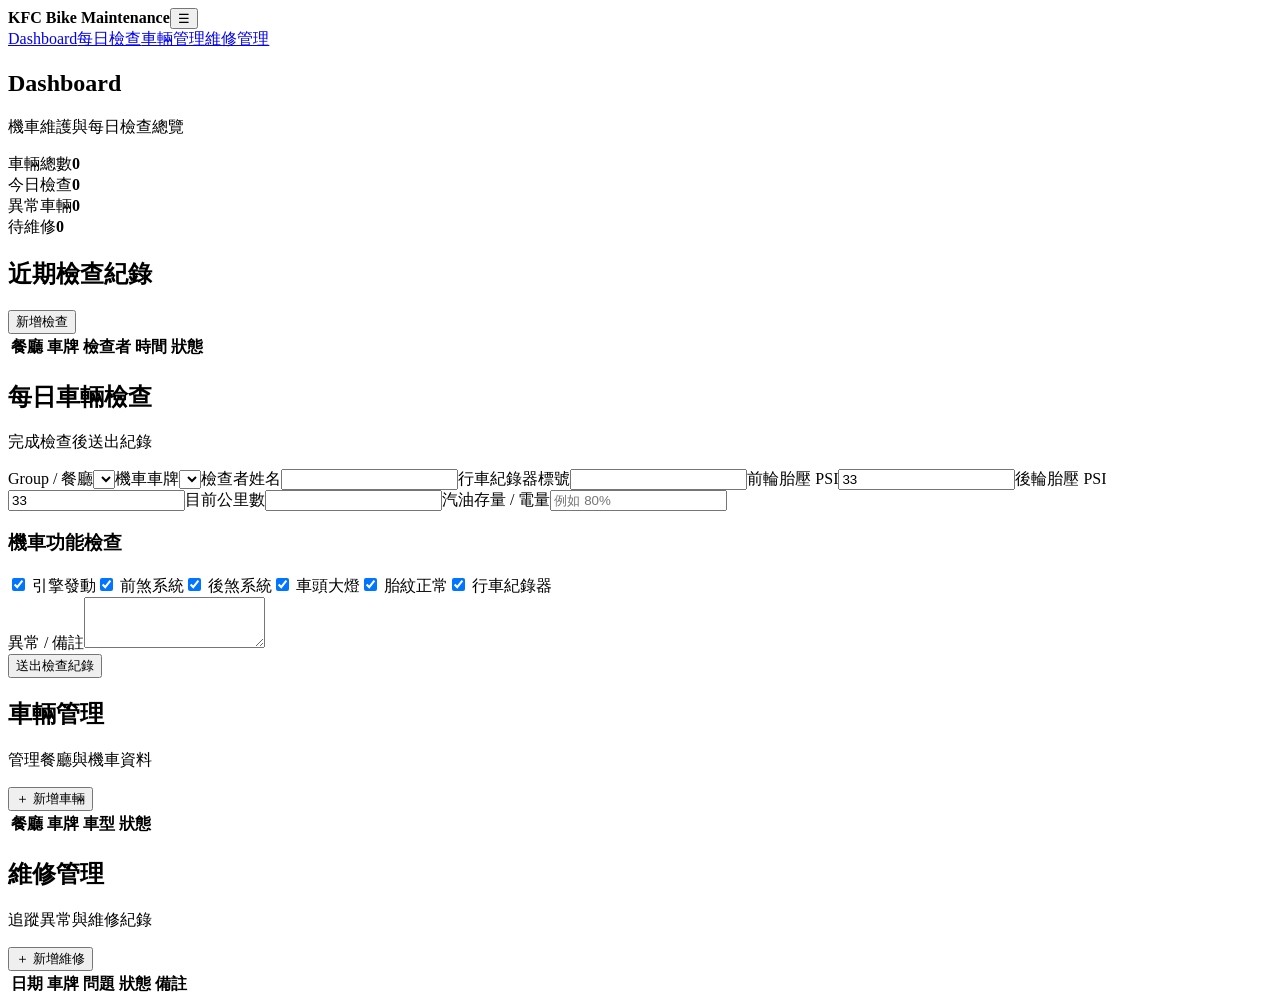
==== index.html @ a1bc57ce "Add files via upload" ====
<!doctype html><html lang="zh-Hant"><head><meta charset="utf-8"><meta name="viewport" content="width=device-width,initial-scale=1"><title>KFC Bike Maintenance</title><link rel="stylesheet" href="assets/style.css"></head><body>
<header><b>KFC <span>Bike Maintenance</span></b><button onclick="toggleNav()">☰</button></header><aside id="nav"><a href="#dashboard">Dashboard</a><a href="#inspection">每日檢查</a><a href="#bikes">車輛管理</a><a href="#maintenance">維修管理</a></aside><main>
<section id="dashboard"><h1>Dashboard</h1><p class="sub">機車維護與每日檢查總覽</p><div class="cards"><div class="card">車輛總數<strong id="sBikes">0</strong></div><div class="card">今日檢查<strong id="sChecks">0</strong></div><div class="card">異常車輛<strong id="sIssues">0</strong></div><div class="card">待維修<strong id="sRepair">0</strong></div></div><div class="panel"><div class="ph"><h2>近期檢查紀錄</h2><button onclick="location.hash='inspection'">新增檢查</button></div><div class="scroll"><table><thead><tr><th>餐廳</th><th>車牌</th><th>檢查者</th><th>時間</th><th>狀態</th></tr></thead><tbody id="recent"></tbody></table></div></div></section>
<section id="inspection" class="hide"><h1>每日車輛檢查</h1><p class="sub">完成檢查後送出紀錄</p><form id="checkForm" class="panel grid"><label>Group / 餐廳<select id="restaurant" required></select></label><label>機車車牌<select id="plate" required></select></label><label>檢查者姓名<input id="inspector" required></label><label>行車紀錄器標號<input id="dashcam"></label><label>前輪胎壓 PSI<input id="frontPsi" type="number" value="33"></label><label>後輪胎壓 PSI<input id="rearPsi" type="number" value="33"></label><label>目前公里數<input id="mileage" type="number" min="0"></label><label>汽油存量 / 電量<input id="energy" placeholder="例如 80%"></label><div class="full checks"><h3>機車功能檢查</h3><label><input type="checkbox" id="engine" checked> 引擎發動</label><label><input type="checkbox" id="frontBrake" checked> 前煞系統</label><label><input type="checkbox" id="rearBrake" checked> 後煞系統</label><label><input type="checkbox" id="light" checked> 車頭大燈</label><label><input type="checkbox" id="tire" checked> 胎紋正常</label><label><input type="checkbox" id="camera" checked> 行車紀錄器</label></div><label class="full">異常 / 備註<textarea id="note" rows="3"></textarea></label><div class="full"><button type="submit">送出檢查紀錄</button></div></form></section>
<section id="bikes" class="hide"><div class="title"><div><h1>車輛管理</h1><p class="sub">管理餐廳與機車資料</p></div><button onclick="bikeDialog.showModal()">＋ 新增車輛</button></div><div class="panel scroll"><table><thead><tr><th>餐廳</th><th>車牌</th><th>車型</th><th>狀態</th><th></th></tr></thead><tbody id="bikeRows"></tbody></table></div></section>
<section id="maintenance" class="hide"><div class="title"><div><h1>維修管理</h1><p class="sub">追蹤異常與維修紀錄</p></div><button onclick="repairDialog.showModal();fillRepairPlates()">＋ 新增維修</button></div><div class="panel scroll"><table><thead><tr><th>日期</th><th>車牌</th><th>問題</th><th>狀態</th><th>備註</th></tr></thead><tbody id="repairRows"></tbody></table></div></section></main>
<dialog id="bikeDialog"><form method="dialog" id="bikeForm"><h2>新增車輛</h2><label>餐廳<input id="newRestaurant" required></label><label>車牌<input id="newPlate" required></label><label>車型<input id="newModel"></label><div class="actions"><button value="cancel" class="light">取消</button><button value="default" onclick="addBike(event)">儲存</button></div></form></dialog>
<dialog id="repairDialog"><form method="dialog" id="repairForm"><h2>新增維修</h2><label>日期<input id="repairDate" type="date"></label><label>車牌<select id="repairPlate"></select></label><label>問題<input id="repairIssue" required></label><label>狀態<select id="repairStatus"><option>待維修</option><option>維修中</option><option>已完成</option></select></label><label>備註<input id="repairNote"></label><div class="actions"><button value="cancel" class="light">取消</button><button value="default" onclick="addRepair(event)">儲存</button></div></form></dialog><script src="assets/app.js"></script></body></html>
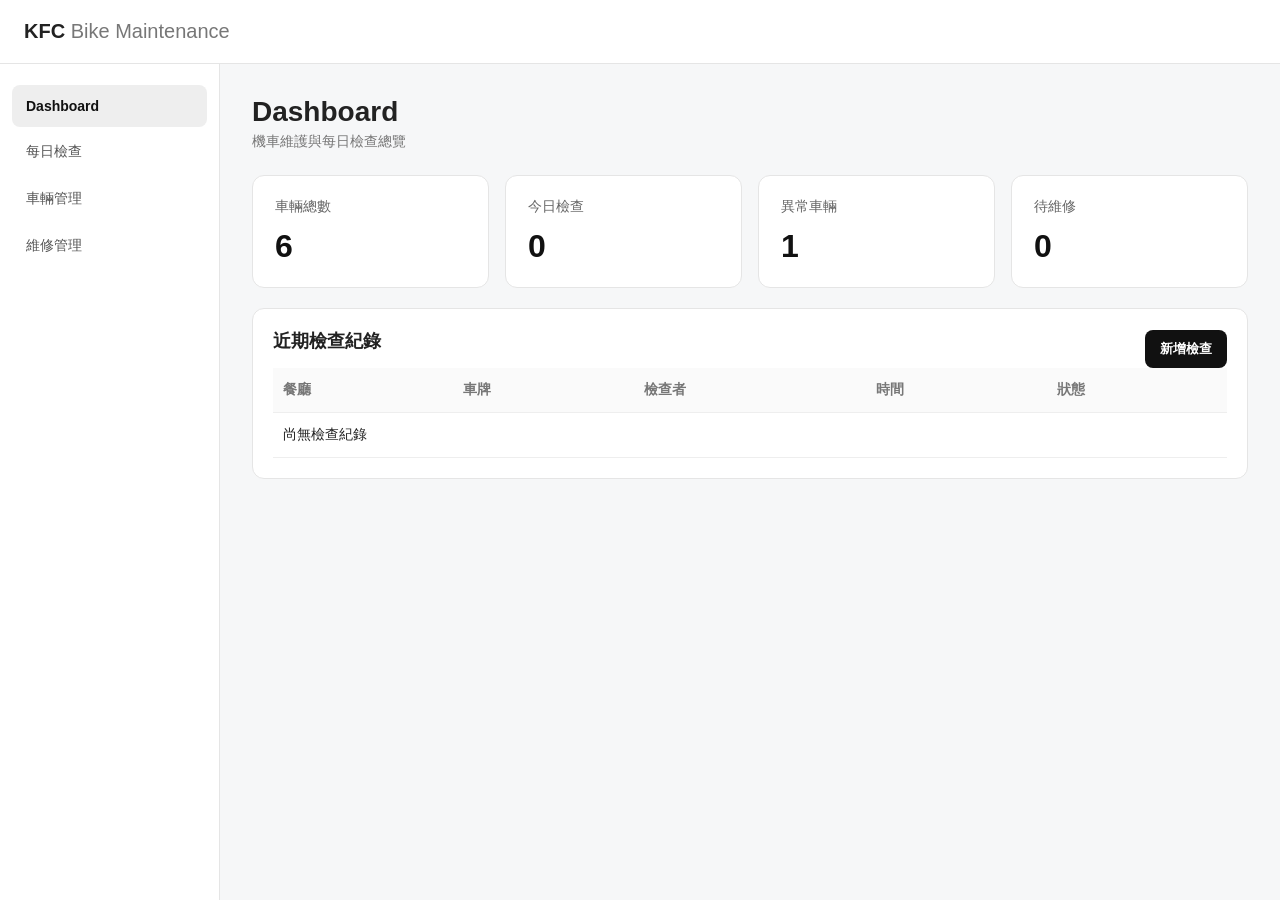
==== commit 31ccf944: "Update index.html" ====
--- a/index.html
+++ b/index.html
@@ -1,8 +1,8 @@
-<!doctype html><html lang="zh-Hant"><head><meta charset="utf-8"><meta name="viewport" content="width=device-width,initial-scale=1"><title>KFC Bike Maintenance</title><link rel="stylesheet" href="assets/style.css"></head><body>
+<!doctype html><html lang="zh-Hant"><head><meta charset="utf-8"><meta name="viewport" content="width=device-width,initial-scale=1"><title>KFC Bike Maintenance</title><link rel="stylesheet" href="./style.css"></head><body>
 <header><b>KFC <span>Bike Maintenance</span></b><button onclick="toggleNav()">☰</button></header><aside id="nav"><a href="#dashboard">Dashboard</a><a href="#inspection">每日檢查</a><a href="#bikes">車輛管理</a><a href="#maintenance">維修管理</a></aside><main>
 <section id="dashboard"><h1>Dashboard</h1><p class="sub">機車維護與每日檢查總覽</p><div class="cards"><div class="card">車輛總數<strong id="sBikes">0</strong></div><div class="card">今日檢查<strong id="sChecks">0</strong></div><div class="card">異常車輛<strong id="sIssues">0</strong></div><div class="card">待維修<strong id="sRepair">0</strong></div></div><div class="panel"><div class="ph"><h2>近期檢查紀錄</h2><button onclick="location.hash='inspection'">新增檢查</button></div><div class="scroll"><table><thead><tr><th>餐廳</th><th>車牌</th><th>檢查者</th><th>時間</th><th>狀態</th></tr></thead><tbody id="recent"></tbody></table></div></div></section>
 <section id="inspection" class="hide"><h1>每日車輛檢查</h1><p class="sub">完成檢查後送出紀錄</p><form id="checkForm" class="panel grid"><label>Group / 餐廳<select id="restaurant" required></select></label><label>機車車牌<select id="plate" required></select></label><label>檢查者姓名<input id="inspector" required></label><label>行車紀錄器標號<input id="dashcam"></label><label>前輪胎壓 PSI<input id="frontPsi" type="number" value="33"></label><label>後輪胎壓 PSI<input id="rearPsi" type="number" value="33"></label><label>目前公里數<input id="mileage" type="number" min="0"></label><label>汽油存量 / 電量<input id="energy" placeholder="例如 80%"></label><div class="full checks"><h3>機車功能檢查</h3><label><input type="checkbox" id="engine" checked> 引擎發動</label><label><input type="checkbox" id="frontBrake" checked> 前煞系統</label><label><input type="checkbox" id="rearBrake" checked> 後煞系統</label><label><input type="checkbox" id="light" checked> 車頭大燈</label><label><input type="checkbox" id="tire" checked> 胎紋正常</label><label><input type="checkbox" id="camera" checked> 行車紀錄器</label></div><label class="full">異常 / 備註<textarea id="note" rows="3"></textarea></label><div class="full"><button type="submit">送出檢查紀錄</button></div></form></section>
 <section id="bikes" class="hide"><div class="title"><div><h1>車輛管理</h1><p class="sub">管理餐廳與機車資料</p></div><button onclick="bikeDialog.showModal()">＋ 新增車輛</button></div><div class="panel scroll"><table><thead><tr><th>餐廳</th><th>車牌</th><th>車型</th><th>狀態</th><th></th></tr></thead><tbody id="bikeRows"></tbody></table></div></section>
 <section id="maintenance" class="hide"><div class="title"><div><h1>維修管理</h1><p class="sub">追蹤異常與維修紀錄</p></div><button onclick="repairDialog.showModal();fillRepairPlates()">＋ 新增維修</button></div><div class="panel scroll"><table><thead><tr><th>日期</th><th>車牌</th><th>問題</th><th>狀態</th><th>備註</th></tr></thead><tbody id="repairRows"></tbody></table></div></section></main>
 <dialog id="bikeDialog"><form method="dialog" id="bikeForm"><h2>新增車輛</h2><label>餐廳<input id="newRestaurant" required></label><label>車牌<input id="newPlate" required></label><label>車型<input id="newModel"></label><div class="actions"><button value="cancel" class="light">取消</button><button value="default" onclick="addBike(event)">儲存</button></div></form></dialog>
-<dialog id="repairDialog"><form method="dialog" id="repairForm"><h2>新增維修</h2><label>日期<input id="repairDate" type="date"></label><label>車牌<select id="repairPlate"></select></label><label>問題<input id="repairIssue" required></label><label>狀態<select id="repairStatus"><option>待維修</option><option>維修中</option><option>已完成</option></select></label><label>備註<input id="repairNote"></label><div class="actions"><button value="cancel" class="light">取消</button><button value="default" onclick="addRepair(event)">儲存</button></div></form></dialog><script src="assets/app.js"></script></body></html>
+<dialog id="repairDialog"><form method="dialog" id="repairForm"><h2>新增維修</h2><label>日期<input id="repairDate" type="date"></label><label>車牌<select id="repairPlate"></select></label><label>問題<input id="repairIssue" required></label><label>狀態<select id="repairStatus"><option>待維修</option><option>維修中</option><option>已完成</option></select></label><label>備註<input id="repairNote"></label><div class="actions"><button value="cancel" class="light">取消</button><button value="default" onclick="addRepair(event)">儲存</button></div></form></dialog><script src="./app.js"></script></body></html>
--- a/style.css
+++ b/style.css
@@ -0,0 +1 @@
+*{box-sizing:border-box}body{margin:0;background:#f6f7f8;color:#222;font:14px Arial,"Microsoft JhengHei",sans-serif}header{height:64px;background:#fff;border-bottom:1px solid #e5e5e5;display:flex;align-items:center;padding:0 24px;position:sticky;top:0;z-index:3;font-size:20px}header span{color:#777;font-weight:500}header button{display:none;margin-left:auto;background:none;color:#222;font-size:22px;padding:4px}aside{position:fixed;top:64px;bottom:0;width:220px;background:#fff;border-right:1px solid #e5e5e5;padding:18px 12px}aside a{display:block;padding:13px 14px;border-radius:8px;color:#555;text-decoration:none;margin:3px 0}aside a.active,aside a:hover{background:#eee;color:#111;font-weight:bold}main{margin-left:220px;padding:32px;max-width:1450px}h1{font-size:28px;margin:0 0 5px}h2{font-size:18px}.sub{color:#777;margin:0 0 24px}.cards{display:grid;grid-template-columns:repeat(4,1fr);gap:16px;margin-bottom:20px}.card,.panel{background:#fff;border:1px solid #e5e5e5;border-radius:12px}.card{padding:22px;color:#666}.card strong{display:block;color:#111;font-size:32px;margin-top:12px}.panel{padding:20px}.ph,.title{display:flex;justify-content:space-between;align-items:center}.ph h2{margin:0 0 15px}button{background:#111;color:#fff;border:0;border-radius:8px;padding:10px 15px;font-weight:bold;cursor:pointer}.light{background:#eee;color:#333}.scroll{overflow:auto}table{width:100%;border-collapse:collapse}th,td{text-align:left;padding:13px 10px;border-bottom:1px solid #eee;white-space:nowrap}th{background:#fafafa;color:#777}.badge{padding:4px 9px;border-radius:15px;font-size:12px}.ok{background:#e9f7ee;color:#18733a}.bad{background:#fff0f0;color:#b42318}.grid{display:grid;grid-template-columns:1fr 1fr;gap:18px}.grid label,dialog label{display:flex;flex-direction:column;gap:7px;font-weight:bold}.grid input,.grid select,.grid textarea,dialog input,dialog select{padding:10px;border:1px solid #d8d8d8;border-radius:7px;font:inherit;background:#fff}.full{grid-column:1/-1}.checks{display:flex;gap:10px;flex-wrap:wrap}.checks h3{width:100%;margin:0}.checks label{display:block;background:#fafafa;border:1px solid #ddd;border-radius:8px;padding:10px;font-weight:normal}.hide{display:none}dialog{border:0;border-radius:12px;padding:24px;width:min(480px,92vw);box-shadow:0 15px 50px #0004}dialog::backdrop{background:#0006}dialog h2{margin-top:0}dialog label{margin-bottom:13px}.actions{display:flex;justify-content:flex-end;gap:8px;margin-top:18px}@media(max-width:800px){header button{display:block}aside{transform:translateX(-100%);transition:.2s;z-index:4}aside.open{transform:none}main{margin-left:0;padding:20px}.cards{grid-template-columns:1fr 1fr}.grid{grid-template-columns:1fr}.full{grid-column:auto}}@media(max-width:480px){.cards{grid-template-columns:1fr}.title{align-items:flex-start;gap:10px}h1{font-size:24px}}
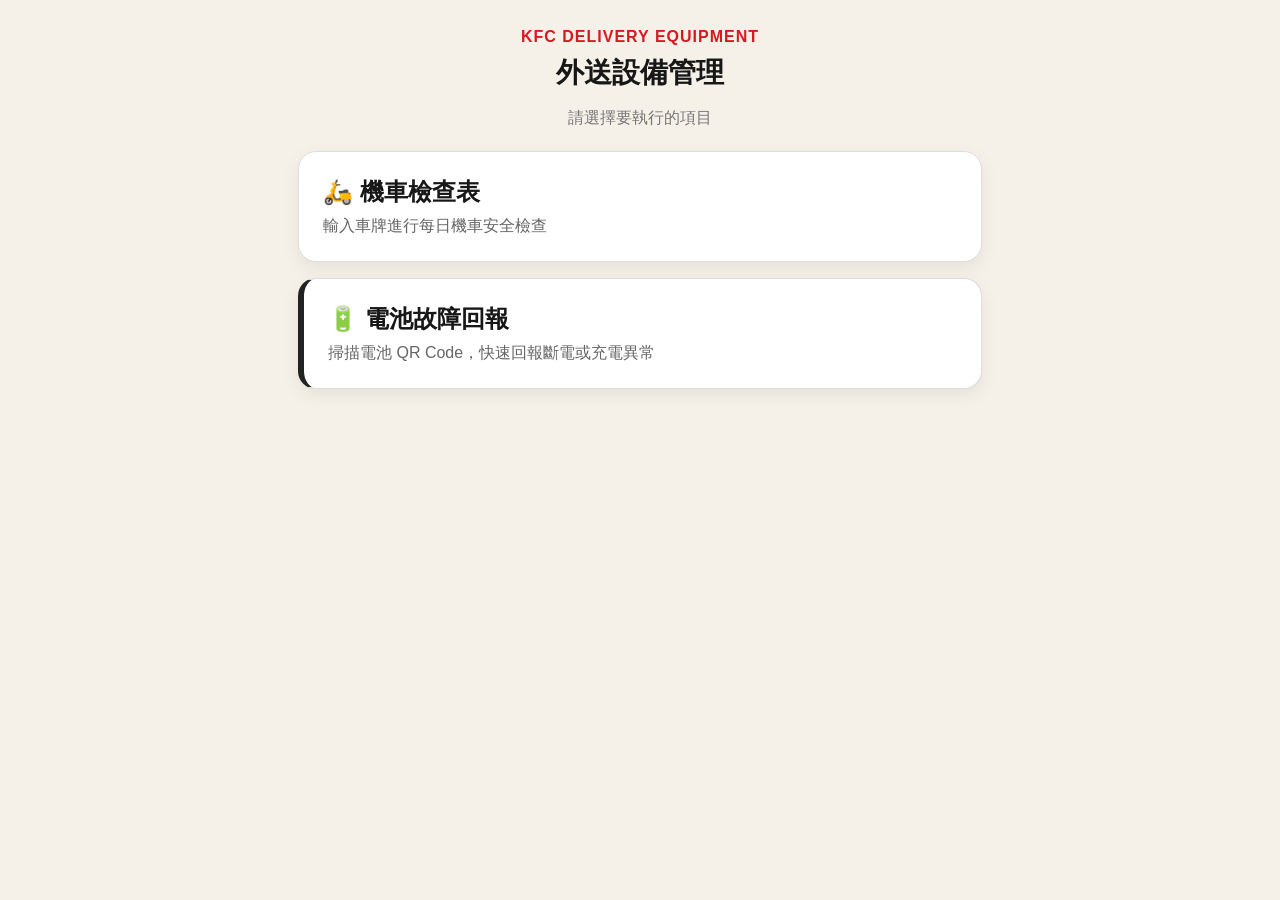
==== commit f706747b: "Add files via upload" ====
--- a/index.html
+++ b/index.html
@@ -1,8 +1 @@
-<!doctype html><html lang="zh-Hant"><head><meta charset="utf-8"><meta name="viewport" content="width=device-width,initial-scale=1"><title>KFC Bike Maintenance</title><link rel="stylesheet" href="./style.css"></head><body>
-<header><b>KFC <span>Bike Maintenance</span></b><button onclick="toggleNav()">☰</button></header><aside id="nav"><a href="#dashboard">Dashboard</a><a href="#inspection">每日檢查</a><a href="#bikes">車輛管理</a><a href="#maintenance">維修管理</a></aside><main>
-<section id="dashboard"><h1>Dashboard</h1><p class="sub">機車維護與每日檢查總覽</p><div class="cards"><div class="card">車輛總數<strong id="sBikes">0</strong></div><div class="card">今日檢查<strong id="sChecks">0</strong></div><div class="card">異常車輛<strong id="sIssues">0</strong></div><div class="card">待維修<strong id="sRepair">0</strong></div></div><div class="panel"><div class="ph"><h2>近期檢查紀錄</h2><button onclick="location.hash='inspection'">新增檢查</button></div><div class="scroll"><table><thead><tr><th>餐廳</th><th>車牌</th><th>檢查者</th><th>時間</th><th>狀態</th></tr></thead><tbody id="recent"></tbody></table></div></div></section>
-<section id="inspection" class="hide"><h1>每日車輛檢查</h1><p class="sub">完成檢查後送出紀錄</p><form id="checkForm" class="panel grid"><label>Group / 餐廳<select id="restaurant" required></select></label><label>機車車牌<select id="plate" required></select></label><label>檢查者姓名<input id="inspector" required></label><label>行車紀錄器標號<input id="dashcam"></label><label>前輪胎壓 PSI<input id="frontPsi" type="number" value="33"></label><label>後輪胎壓 PSI<input id="rearPsi" type="number" value="33"></label><label>目前公里數<input id="mileage" type="number" min="0"></label><label>汽油存量 / 電量<input id="energy" placeholder="例如 80%"></label><div class="full checks"><h3>機車功能檢查</h3><label><input type="checkbox" id="engine" checked> 引擎發動</label><label><input type="checkbox" id="frontBrake" checked> 前煞系統</label><label><input type="checkbox" id="rearBrake" checked> 後煞系統</label><label><input type="checkbox" id="light" checked> 車頭大燈</label><label><input type="checkbox" id="tire" checked> 胎紋正常</label><label><input type="checkbox" id="camera" checked> 行車紀錄器</label></div><label class="full">異常 / 備註<textarea id="note" rows="3"></textarea></label><div class="full"><button type="submit">送出檢查紀錄</button></div></form></section>
-<section id="bikes" class="hide"><div class="title"><div><h1>車輛管理</h1><p class="sub">管理餐廳與機車資料</p></div><button onclick="bikeDialog.showModal()">＋ 新增車輛</button></div><div class="panel scroll"><table><thead><tr><th>餐廳</th><th>車牌</th><th>車型</th><th>狀態</th><th></th></tr></thead><tbody id="bikeRows"></tbody></table></div></section>
-<section id="maintenance" class="hide"><div class="title"><div><h1>維修管理</h1><p class="sub">追蹤異常與維修紀錄</p></div><button onclick="repairDialog.showModal();fillRepairPlates()">＋ 新增維修</button></div><div class="panel scroll"><table><thead><tr><th>日期</th><th>車牌</th><th>問題</th><th>狀態</th><th>備註</th></tr></thead><tbody id="repairRows"></tbody></table></div></section></main>
-<dialog id="bikeDialog"><form method="dialog" id="bikeForm"><h2>新增車輛</h2><label>餐廳<input id="newRestaurant" required></label><label>車牌<input id="newPlate" required></label><label>車型<input id="newModel"></label><div class="actions"><button value="cancel" class="light">取消</button><button value="default" onclick="addBike(event)">儲存</button></div></form></dialog>
-<dialog id="repairDialog"><form method="dialog" id="repairForm"><h2>新增維修</h2><label>日期<input id="repairDate" type="date"></label><label>車牌<select id="repairPlate"></select></label><label>問題<input id="repairIssue" required></label><label>狀態<select id="repairStatus"><option>待維修</option><option>維修中</option><option>已完成</option></select></label><label>備註<input id="repairNote"></label><div class="actions"><button value="cancel" class="light">取消</button><button value="default" onclick="addRepair(event)">儲存</button></div></form></dialog><script src="./app.js"></script></body></html>
+<!doctype html><html lang="zh-Hant"><head><meta charset="utf-8"><meta name="viewport" content="width=device-width,initial-scale=1"><title>KFC 外送設備管理</title><link rel="stylesheet" href="./inspection.css?v=13"><style>.home{max-width:720px;margin:auto;padding:28px 18px}.home .choice{display:block;text-decoration:none;color:inherit;background:#fff;border:1px solid #ddd;border-radius:18px;padding:24px;margin:16px 0;box-shadow:0 6px 18px #0001}.choice h2{margin:0 0 8px}.choice p{margin:0;color:#666}.battery{border-left:6px solid #222!important}</style></head><body><main class="home"><header><div class="brand">KFC DELIVERY EQUIPMENT</div><h1>外送設備管理</h1><p>請選擇要執行的項目</p></header><a class="choice" href="./inspection.html"><h2>🛵 機車檢查表</h2><p>輸入車牌進行每日機車安全檢查</p></a><a class="choice battery" href="./battery-report.html"><h2>🔋 電池故障回報</h2><p>掃描電池 QR Code，快速回報斷電或充電異常</p></a></main></body></html>
--- a/inspection.css
+++ b/inspection.css
@@ -0,0 +1,285 @@
+* { box-sizing: border-box; }
+
+body {
+  margin: 0;
+  background: #f5f1e9;
+  color: #171717;
+  font-family: Arial, "Noto Sans TC", sans-serif;
+}
+
+.wrap {
+  width: min(720px, 100%);
+  margin: 0 auto;
+  padding: 20px 14px 60px;
+}
+
+header {
+  text-align: center;
+  margin-bottom: 22px;
+}
+
+.brand,
+.card > b {
+  color: #d71920;
+  font-weight: 800;
+  letter-spacing: 1px;
+}
+
+header h1 {
+  margin: 8px;
+  font-size: 28px;
+}
+
+header p { color: #777; }
+
+.card {
+  background: #fff;
+  border: 1px solid #ddd5ca;
+  border-radius: 22px;
+  padding: 27px 20px;
+  margin: 15px 0;
+  text-align: center;
+  box-shadow: 0 3px 12px rgba(0,0,0,.04);
+}
+
+.card h2 {
+  font-size: 21px;
+  margin: 20px 0 18px;
+}
+
+input,
+select,
+textarea {
+  width: 100%;
+  min-height: 58px;
+  border: 2px solid #d9d1c5;
+  border-radius: 15px;
+  padding: 12px 16px;
+  font-size: 18px;
+  background: #fff;
+}
+
+input:focus,
+select:focus,
+textarea:focus {
+  outline: none;
+  border-color: #d71920;
+}
+
+textarea { resize: vertical; }
+
+label {
+  display: block;
+  text-align: left;
+  margin-top: 12px;
+  font-weight: 700;
+}
+
+.two {
+  display: grid;
+  grid-template-columns: 1fr 1fr;
+  gap: 12px;
+  text-align: left;
+}
+
+.result {
+  padding: 14px;
+  text-align: left;
+  border: 1px solid #ddd;
+  border-radius: 13px;
+  margin-top: 8px;
+  cursor: pointer;
+}
+
+.result:hover {
+  border-color: #d71920;
+  background: #fff8f7;
+}
+
+.result strong {
+  display: block;
+  font-size: 19px;
+}
+
+.result small { color: #777; }
+
+.chosen {
+  margin-top: 12px;
+  padding: 15px;
+  background: #eef8f0;
+  border-radius: 13px;
+  text-align: left;
+}
+
+.warning {
+  margin-top: 14px;
+  padding: 16px;
+  background: #fff2f2;
+  border: 2px solid #d71920;
+  border-radius: 15px;
+  text-align: left;
+}
+
+.warning h3 {
+  margin-top: 0;
+  color: #b5121b;
+}
+
+.issue {
+  padding: 11px 0;
+  border-top: 1px solid #f0caca;
+}
+
+.issue button {
+  width: auto;
+  min-height: 40px;
+  margin-top: 8px;
+  padding: 8px 12px;
+  background: #fff;
+  border: 1px solid #b5121b;
+  color: #b5121b;
+  border-radius: 10px;
+  font-weight: 700;
+  cursor: pointer;
+}
+
+.check {
+  display: flex;
+  justify-content: space-between;
+  align-items: center;
+  gap: 15px;
+  padding: 14px 0;
+  border-bottom: 1px solid #eee;
+  text-align: left;
+  font-size: 18px;
+}
+
+.check:last-child { border-bottom: none; }
+
+.check span { font-weight: 500; }
+
+.check select {
+  width: 145px;
+  min-height: 50px;
+  font-size: 16px;
+}
+
+.secondary {
+  width: 100%;
+  min-height: 52px;
+  margin-top: 10px;
+  background: #fff;
+  color: #171717;
+  border: 2px solid #222;
+  border-radius: 13px;
+  font-size: 16px;
+  font-weight: 700;
+  cursor: pointer;
+}
+
+.checkline {
+  display: flex;
+  align-items: center;
+  gap: 10px;
+  margin-top: 18px;
+}
+
+.checkline input {
+  width: 22px;
+  height: 22px;
+  min-height: auto;
+}
+
+/* 加油卡：四個直排大按鈕 */
+.fuel-card-options {
+  display: grid !important;
+  grid-template-columns: 1fr !important;
+  gap: 14px !important;
+  width: 100% !important;
+  margin: 20px 0 0 !important;
+}
+
+.fuel-card-options button.fuel-option {
+  display: block !important;
+  width: 100% !important;
+  min-width: 100% !important;
+  min-height: 82px !important;
+  margin: 0 !important;
+  padding: 15px 20px !important;
+  background: #fff !important;
+  color: #171717 !important;
+  border: 3px solid #d9d2c6 !important;
+  border-radius: 20px !important;
+  font-family: inherit !important;
+  font-size: 20px !important;
+  font-weight: 700 !important;
+  line-height: 1.4 !important;
+  text-align: center !important;
+  cursor: pointer !important;
+  appearance: none !important;
+  -webkit-appearance: none !important;
+}
+
+.fuel-card-options button.fuel-option:hover {
+  border-color: #d71920 !important;
+}
+
+.fuel-card-options button.fuel-option.selected-option {
+  background: #fff1f1 !important;
+  border-color: #d71920 !important;
+  color: #d71920 !important;
+}
+
+.hidden { display: none !important; }
+
+.submit {
+  width: 100%;
+  min-height: 62px;
+  border: 0;
+  border-radius: 16px;
+  background: #d71920;
+  color: #fff;
+  font-size: 20px;
+  font-weight: 800;
+  margin-top: 18px;
+  cursor: pointer;
+}
+
+.submit:hover { background: #bd1017; }
+
+.submit:disabled {
+  opacity: .55;
+  cursor: not-allowed;
+}
+
+.msg {
+  padding: 16px;
+  margin-top: 14px;
+  border-radius: 13px;
+}
+
+.ok {
+  background: #eaf7ee;
+  color: #176b38;
+}
+
+.err {
+  background: #fff0f0;
+  color: #a61b1b;
+}
+
+@media (max-width: 520px) {
+  .wrap { padding: 14px 12px 50px; }
+  .card { padding: 24px 18px; }
+  input, select, textarea { font-size: 16px; }
+  .two { grid-template-columns: 1fr; }
+  .check { gap: 10px; }
+  .check span { max-width: 58%; }
+  .check select { width: 130px; }
+
+  .fuel-card-options button.fuel-option {
+    min-height: 72px !important;
+    font-size: 18px !important;
+    border-radius: 17px !important;
+  }
+}
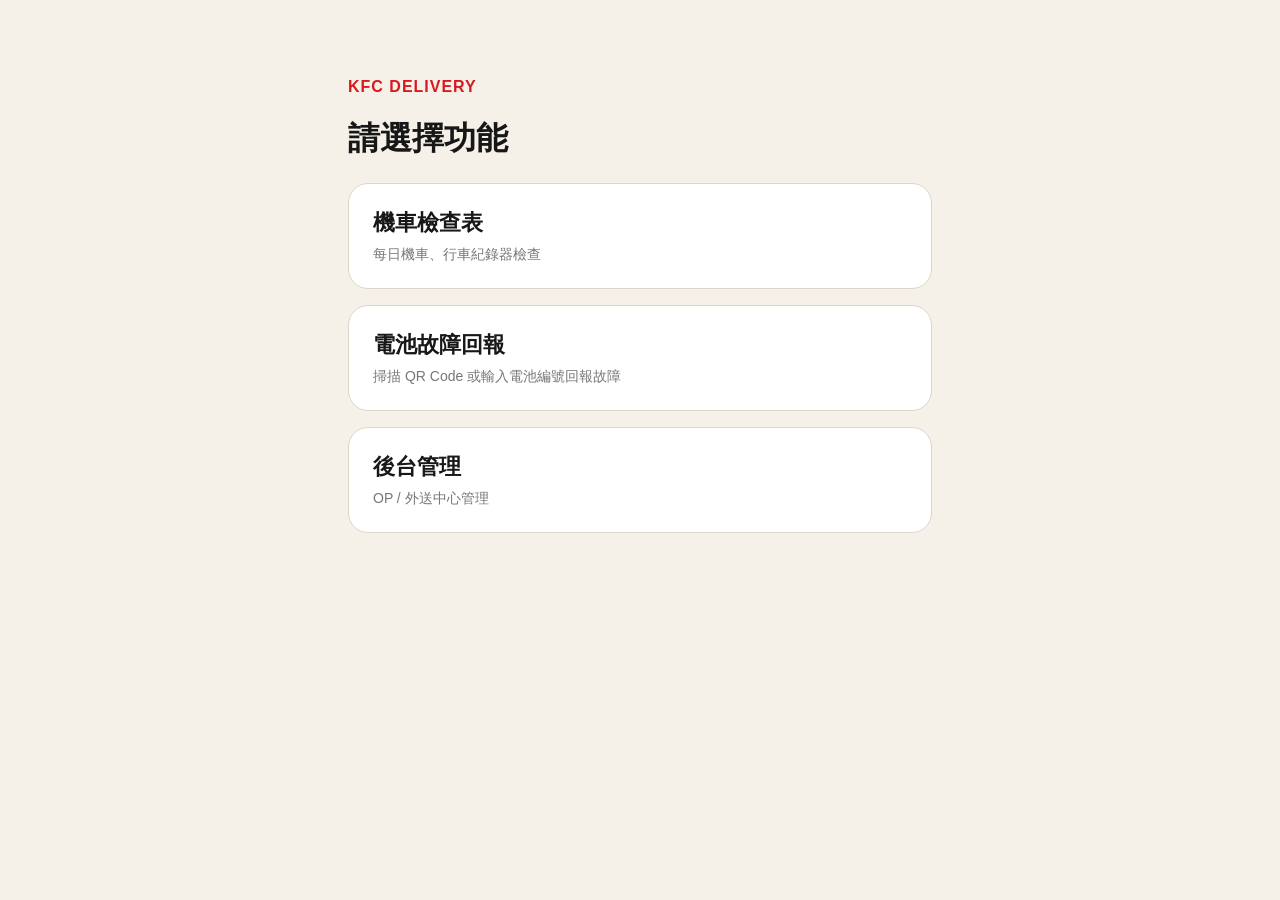
==== commit 31e9d766: "Add files via upload" ====
--- a/index.html
+++ b/index.html
@@ -1 +1 @@
-<!doctype html><html lang="zh-Hant"><head><meta charset="utf-8"><meta name="viewport" content="width=device-width,initial-scale=1"><title>KFC 外送設備管理</title><link rel="stylesheet" href="./inspection.css?v=13"><style>.home{max-width:720px;margin:auto;padding:28px 18px}.home .choice{display:block;text-decoration:none;color:inherit;background:#fff;border:1px solid #ddd;border-radius:18px;padding:24px;margin:16px 0;box-shadow:0 6px 18px #0001}.choice h2{margin:0 0 8px}.choice p{margin:0;color:#666}.battery{border-left:6px solid #222!important}</style></head><body><main class="home"><header><div class="brand">KFC DELIVERY EQUIPMENT</div><h1>外送設備管理</h1><p>請選擇要執行的項目</p></header><a class="choice" href="./inspection.html"><h2>🛵 機車檢查表</h2><p>輸入車牌進行每日機車安全檢查</p></a><a class="choice battery" href="./battery-report.html"><h2>🔋 電池故障回報</h2><p>掃描電池 QR Code，快速回報斷電或充電異常</p></a></main></body></html>
+<!doctype html><html lang="zh-Hant"><head><meta charset="utf-8"><meta name="viewport" content="width=device-width,initial-scale=1"><title>KFC 外送資產管理</title><link rel="stylesheet" href="./inspection.css?v=final"><style>.home{max-width:620px;margin:60px auto;padding:18px}.choice{display:grid;gap:16px}.choice a{display:block;background:#fff;border:1px solid #ddd5ca;border-radius:20px;padding:24px;text-decoration:none;color:#181818;font-weight:900;font-size:22px}.choice small{display:block;color:#777;font-size:14px;margin-top:8px;font-weight:400}</style></head><body><main class="home"><div class="brand">KFC DELIVERY</div><h1>請選擇功能</h1><div class="choice"><a href="./inspection.html">機車檢查表<small>每日機車、行車紀錄器檢查</small></a><a href="./battery-report.html">電池故障回報<small>掃描 QR Code 或輸入電池編號回報故障</small></a><a href="./login.html">後台管理<small>OP / 外送中心管理</small></a></div></main></body></html>
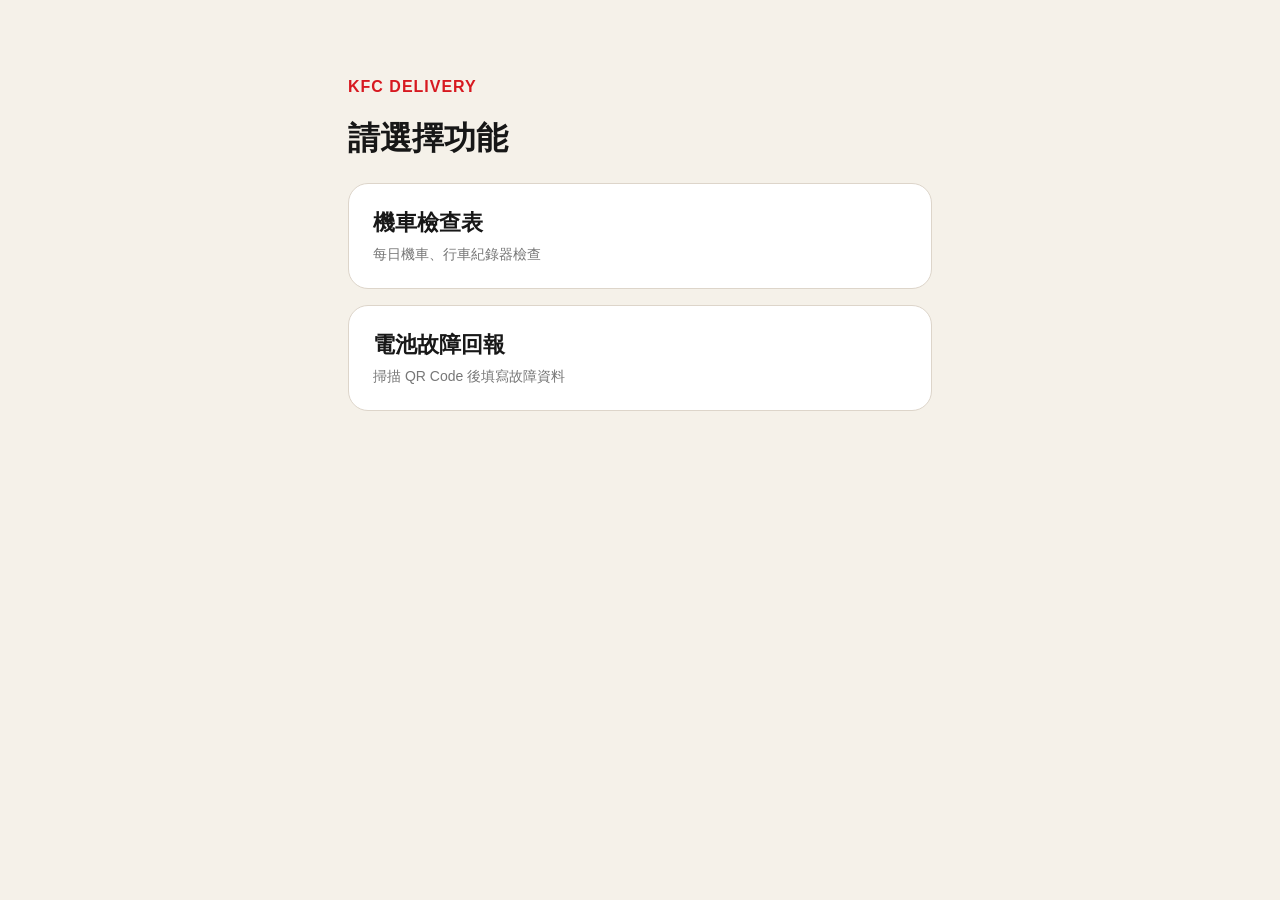
==== commit 94e2536c: "Add files via upload" ====
--- a/index.html
+++ b/index.html
@@ -1 +1,25 @@
-<!doctype html><html lang="zh-Hant"><head><meta charset="utf-8"><meta name="viewport" content="width=device-width,initial-scale=1"><title>KFC 外送資產管理</title><link rel="stylesheet" href="./inspection.css?v=final"><style>.home{max-width:620px;margin:60px auto;padding:18px}.choice{display:grid;gap:16px}.choice a{display:block;background:#fff;border:1px solid #ddd5ca;border-radius:20px;padding:24px;text-decoration:none;color:#181818;font-weight:900;font-size:22px}.choice small{display:block;color:#777;font-size:14px;margin-top:8px;font-weight:400}</style></head><body><main class="home"><div class="brand">KFC DELIVERY</div><h1>請選擇功能</h1><div class="choice"><a href="./inspection.html">機車檢查表<small>每日機車、行車紀錄器檢查</small></a><a href="./battery-report.html">電池故障回報<small>掃描 QR Code 或輸入電池編號回報故障</small></a><a href="./login.html">後台管理<small>OP / 外送中心管理</small></a></div></main></body></html>+<!doctype html>
+<html lang="zh-Hant">
+<head>
+<meta charset="utf-8">
+<meta name="viewport" content="width=device-width,initial-scale=1">
+<title>KFC 外送員作業</title>
+<link rel="stylesheet" href="./inspection.css?v=final-rider-fix">
+<style>
+.home{max-width:620px;margin:60px auto;padding:18px}
+.choice{display:grid;gap:16px}
+.choice a{display:block;background:#fff;border:1px solid #ddd5ca;border-radius:20px;padding:24px;text-decoration:none;color:#181818;font-weight:900;font-size:22px}
+.choice small{display:block;color:#777;font-size:14px;margin-top:8px;font-weight:400}
+</style>
+</head>
+<body>
+<main class="home">
+<div class="brand">KFC DELIVERY</div>
+<h1>請選擇功能</h1>
+<div class="choice">
+<a href="./inspection.html">機車檢查表<small>每日機車、行車紀錄器檢查</small></a>
+<a href="./battery-report.html">電池故障回報<small>掃描 QR Code 後填寫故障資料</small></a>
+</div>
+</main>
+</body>
+</html>
--- a/inspection.css
+++ b/inspection.css
@@ -283,3 +283,18 @@
     border-radius: 17px !important;
   }
 }
+
+/* Rider UI fix */
+.home-link{display:inline-block;margin-bottom:16px;color:#333;text-decoration:none;font-weight:800}
+.action-row{display:grid;grid-template-columns:1fr 2fr;gap:10px;margin-top:12px}
+.action-row .submit{margin:0}
+.home-button{display:flex;align-items:center;justify-content:center;text-decoration:none;box-sizing:border-box}
+.step-help{color:#666;line-height:1.6;margin:4px 0 16px}
+.manual-divider{display:flex;align-items:center;gap:12px;margin:18px 0;color:#888}
+.manual-divider:before,.manual-divider:after{content:"";height:1px;background:#ddd;flex:1}
+#restaurantResults .result{display:flex;justify-content:space-between;gap:12px;padding:12px;border:1px solid #e4ddd4;border-top:0;background:#fff;cursor:pointer}
+#restaurantResults .result:first-child{border-top:1px solid #e4ddd4;border-radius:10px 10px 0 0}
+#restaurantResults .result:last-child{border-radius:0 0 10px 10px}
+#restaurantResults .result small{color:#777}
+.chosen{margin-top:8px;color:#176b38;font-weight:800}
+@media(max-width:520px){.action-row{grid-template-columns:1fr}}
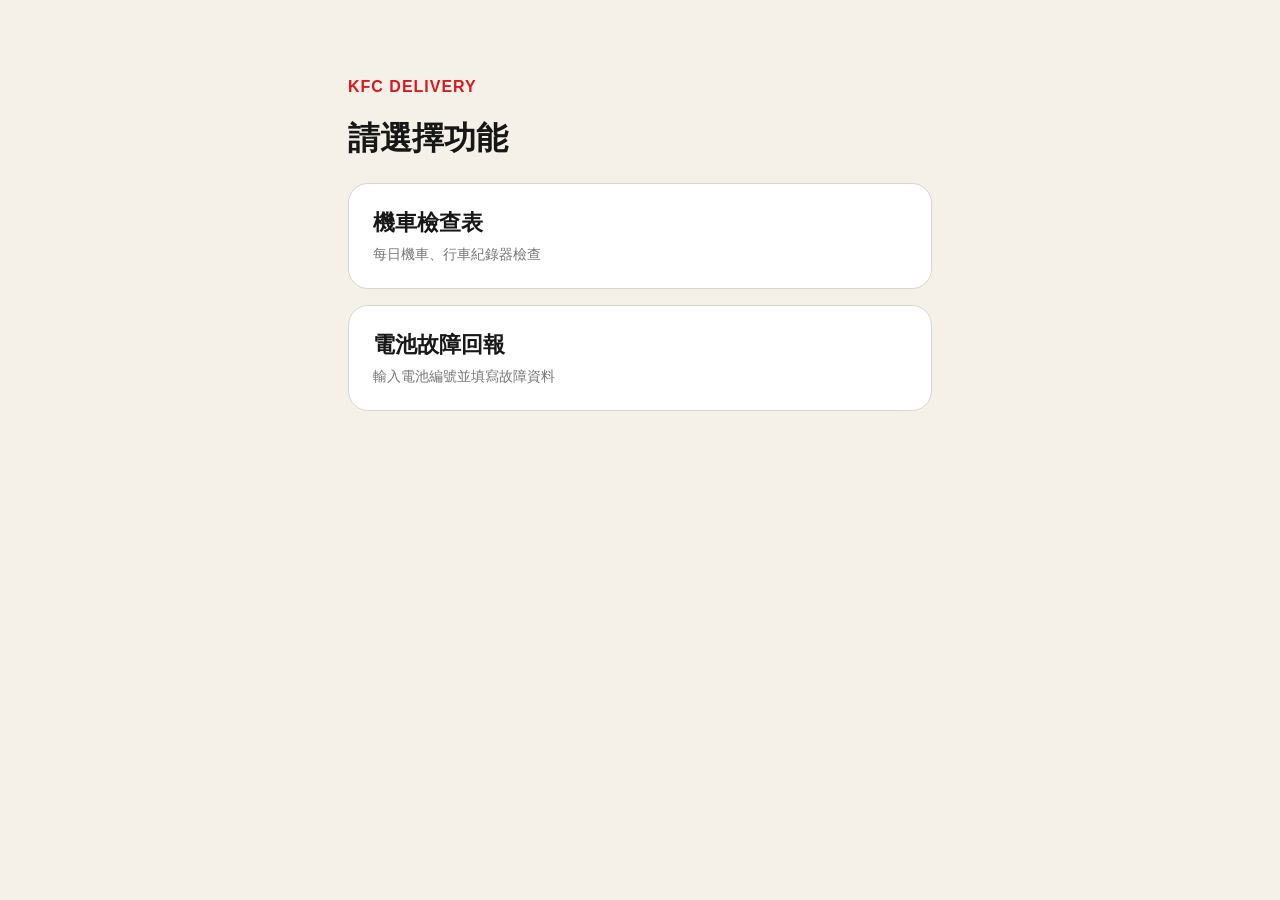
==== commit 7cf2d96d: "Add files via upload" ====
--- a/index.html
+++ b/index.html
@@ -18,7 +18,7 @@
 <h1>請選擇功能</h1>
 <div class="choice">
 <a href="./inspection.html">機車檢查表<small>每日機車、行車紀錄器檢查</small></a>
-<a href="./battery-report.html">電池故障回報<small>掃描 QR Code 後填寫故障資料</small></a>
+<a href="./battery-report.html">電池故障回報<small>輸入電池編號並填寫故障資料</small></a>
 </div>
 </main>
 </body>
--- a/inspection.css
+++ b/inspection.css
@@ -284,17 +284,13 @@
   }
 }
 
-/* Rider UI fix */
 .home-link{display:inline-block;margin-bottom:16px;color:#333;text-decoration:none;font-weight:800}
 .action-row{display:grid;grid-template-columns:1fr 2fr;gap:10px;margin-top:12px}
-.action-row .submit{margin:0}
-.home-button{display:flex;align-items:center;justify-content:center;text-decoration:none;box-sizing:border-box}
+.action-row .submit{margin:0}.home-button{display:flex;align-items:center;justify-content:center;text-decoration:none;box-sizing:border-box}
 .step-help{color:#666;line-height:1.6;margin:4px 0 16px}
-.manual-divider{display:flex;align-items:center;gap:12px;margin:18px 0;color:#888}
-.manual-divider:before,.manual-divider:after{content:"";height:1px;background:#ddd;flex:1}
+.manual-divider{display:flex;align-items:center;gap:12px;margin:18px 0;color:#888}.manual-divider:before,.manual-divider:after{content:"";height:1px;background:#ddd;flex:1}
 #restaurantResults .result{display:flex;justify-content:space-between;gap:12px;padding:12px;border:1px solid #e4ddd4;border-top:0;background:#fff;cursor:pointer}
-#restaurantResults .result:first-child{border-top:1px solid #e4ddd4;border-radius:10px 10px 0 0}
-#restaurantResults .result:last-child{border-radius:0 0 10px 10px}
-#restaurantResults .result small{color:#777}
 .chosen{margin-top:8px;color:#176b38;font-weight:800}
+.line-warning{background:#fff4f2;border:1px solid #e21b23;border-radius:16px;padding:16px;margin:0 0 16px;line-height:1.55}
+.line-warning b{color:#d71920;font-size:18px}.line-warning p{margin:8px 0 0;color:#444}
 @media(max-width:520px){.action-row{grid-template-columns:1fr}}
